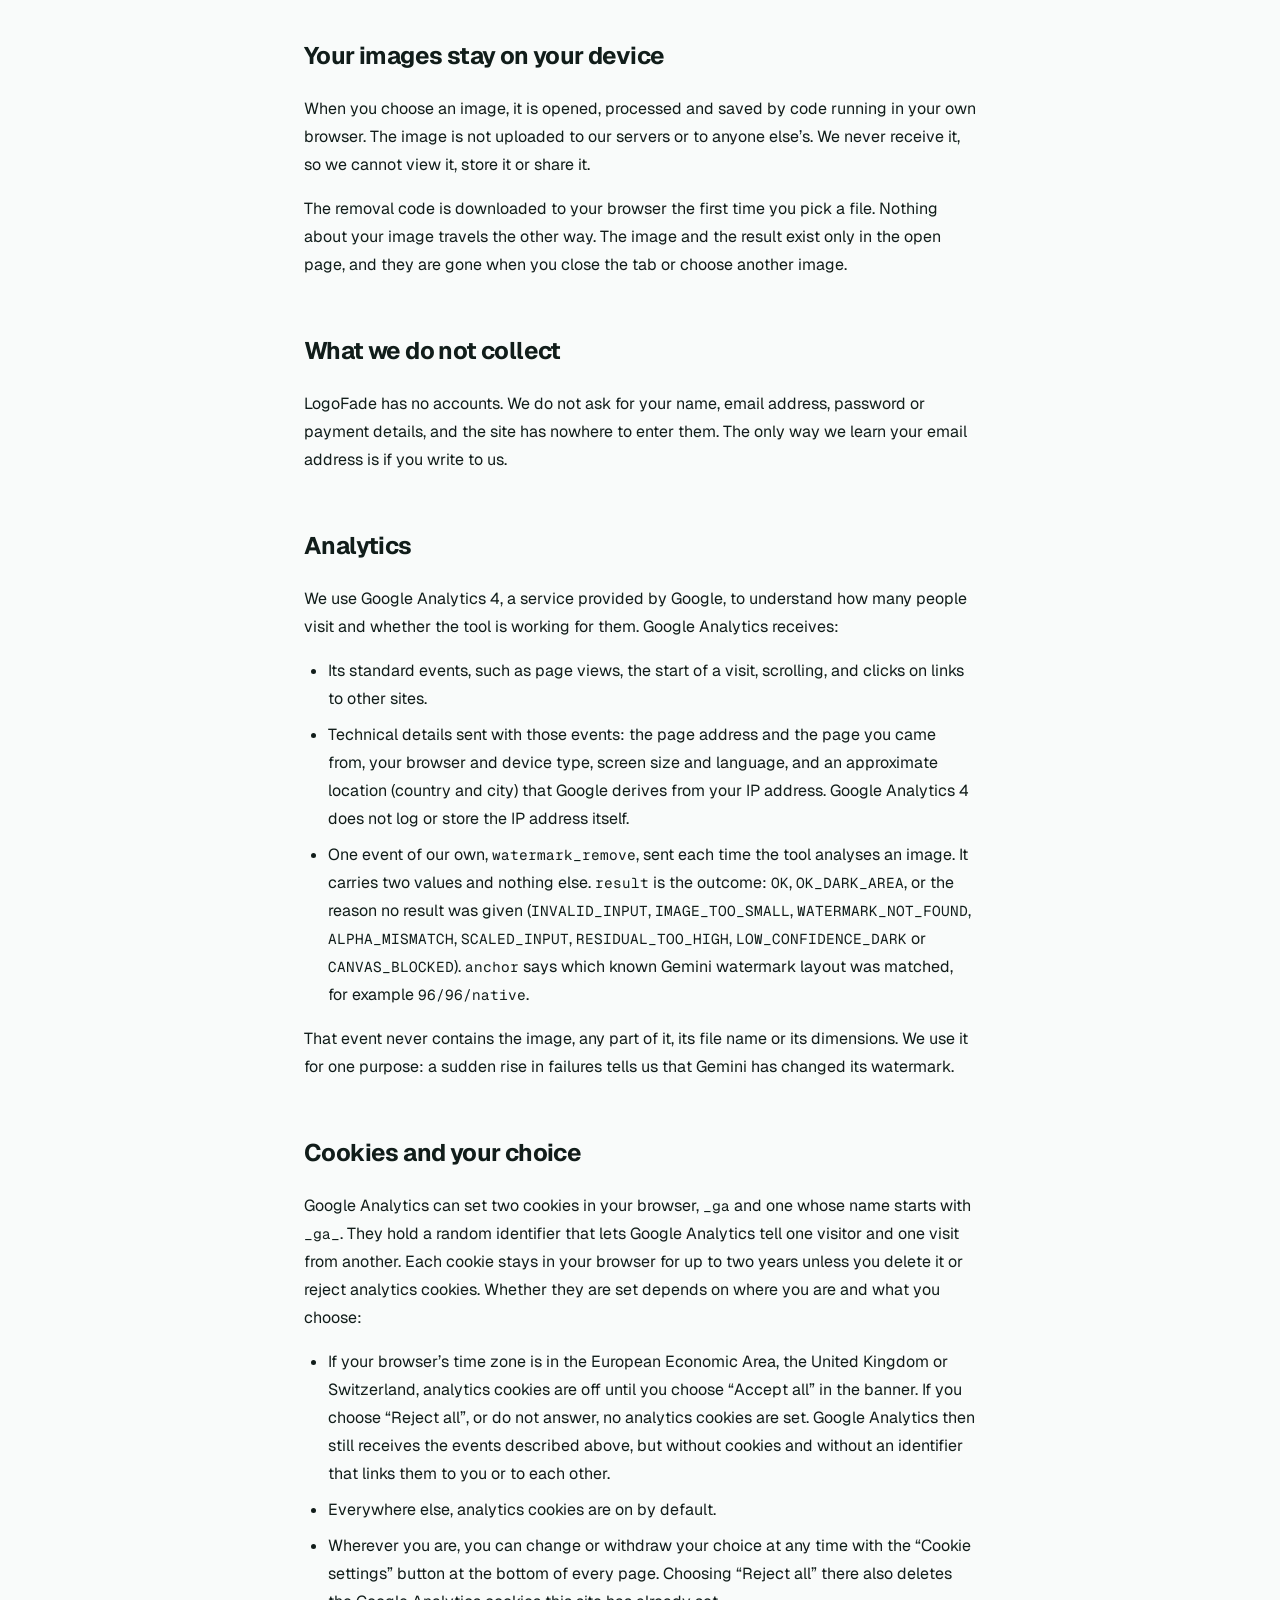
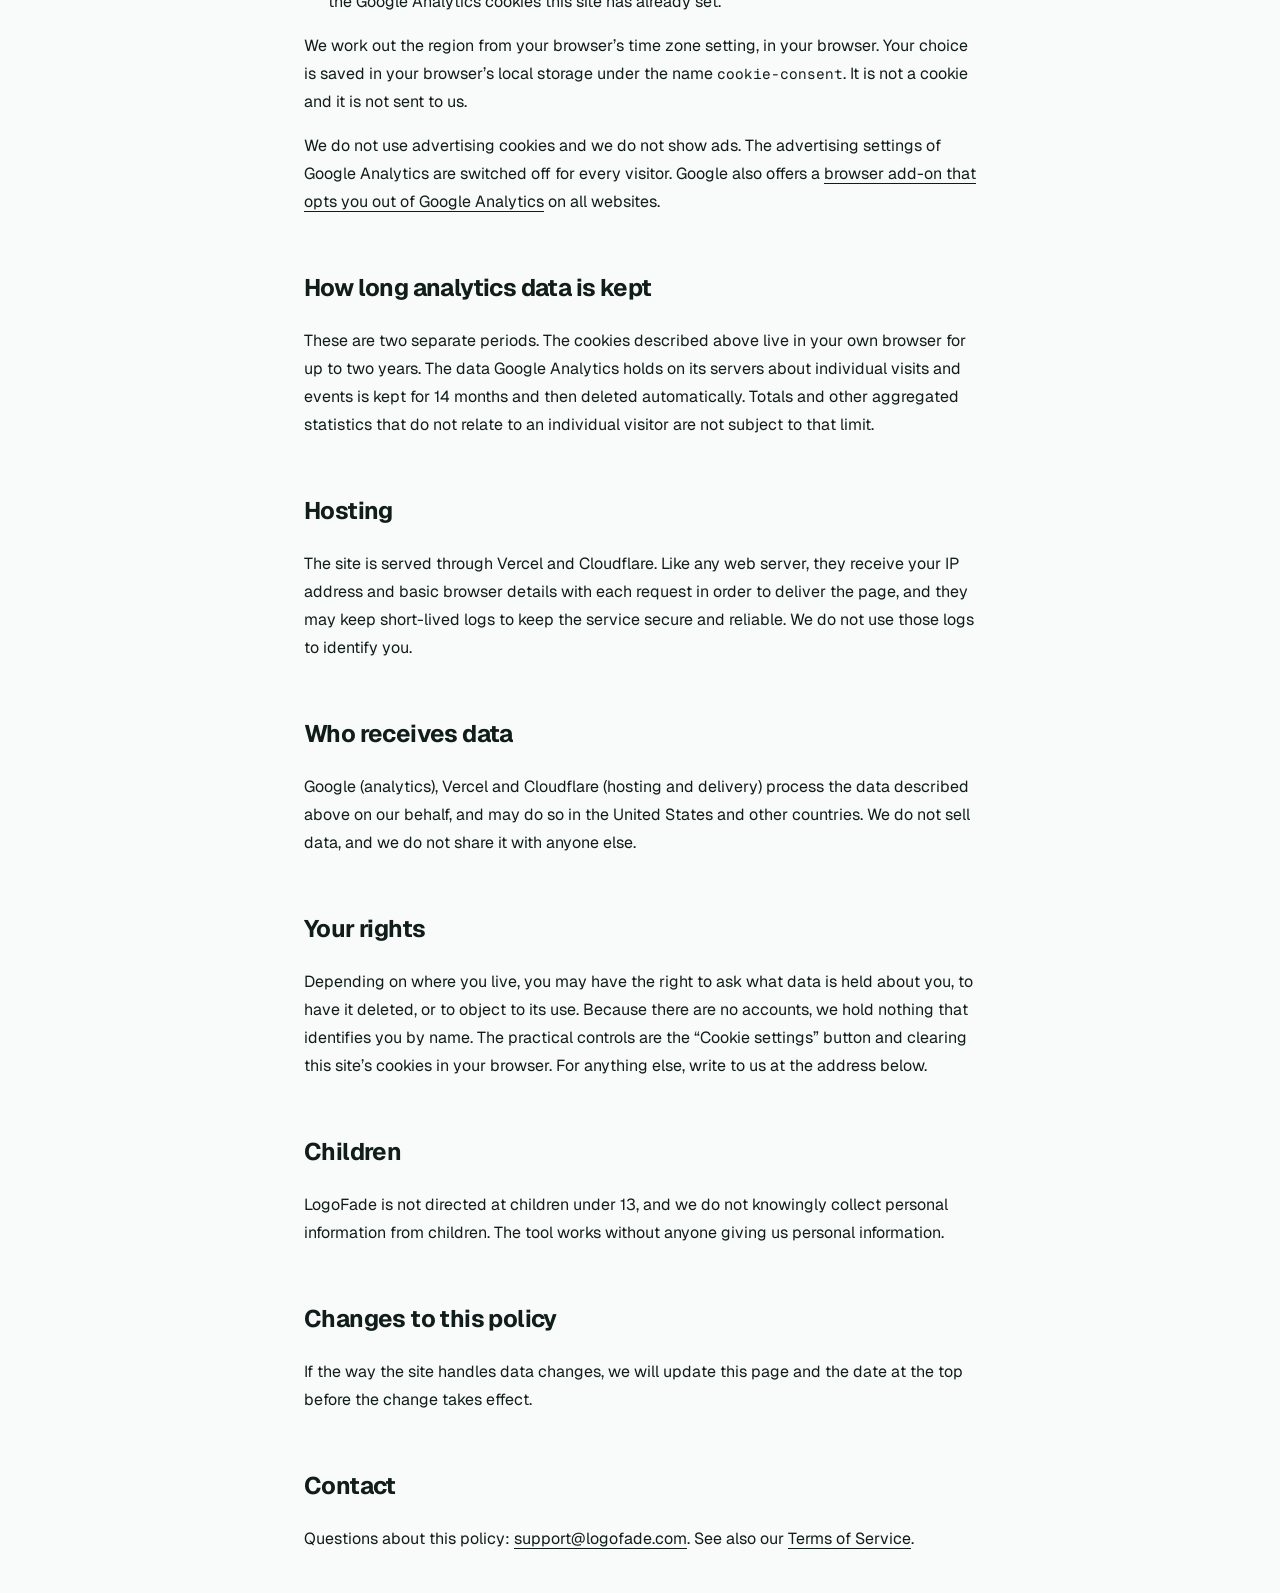
==== design/privacy/body-sections/preview.html @ 0c94300a "Rename section blocks to body-sections; fold approved values into CONTRIBUTING.md and specs; rewrite" ====
<!doctype html>
<html lang="en">
<head>
<meta charset="UTF-8" />
<meta name="viewport" content="width=device-width, initial-scale=1.0" />
<title>/privacy — 正文流预览（LogoFade）</title>
<link rel="preconnect" href="https://fonts.googleapis.com" />
<link rel="preconnect" href="https://fonts.gstatic.com" crossorigin />
<link href="https://fonts.googleapis.com/css2?family=Geist:wght@400;500;600;700&family=Geist+Mono:wght@400;500&display=swap" rel="stylesheet" />
<style>
  :root{ --background:#f9fbfa; --foreground:#111d1a; --muted:#576b66; }
  body{ background:var(--background); color:var(--foreground);
        font-family:"Geist",ui-sans-serif,system-ui,sans-serif;
        -webkit-font-smoothing:antialiased; margin:0; }
  .wrap{ max-width:672px; margin:0 auto; padding:40px 16px; }
  section{ margin-top:56px; }
  section:first-child{ margin-top:0; }
  h2{ font-size:1.5rem; font-weight:700; letter-spacing:-0.025em; margin:0; }
  .body{ margin-top:24px; }
  .body > * + *{ margin-top:16px; }
  p{ line-height:1.75; margin:0; }
  /* 以下三行对应 spec「待我确认」中的现网值，仅用于预览效果 */
  a{ text-decoration:underline; text-underline-offset:4px; color:inherit; }
  ul{ list-style:disc; padding-left:24px; margin:0; }
  li{ margin-top:8px; line-height:1.75; }
  code{ font-family:"Geist Mono",ui-monospace,monospace; font-size:0.9em; }
</style>
</head>
<body>
  <main class="wrap">

    <section>
      <h2>Your images stay on your device</h2>
      <div class="body">
        <p>When you choose an image, it is opened, processed and saved by code running in your own browser. The image is not uploaded to our servers or to anyone else&rsquo;s. We never receive it, so we cannot view it, store it or share it.</p>
        <p>The removal code is downloaded to your browser the first time you pick a file. Nothing about your image travels the other way. The image and the result exist only in the open page, and they are gone when you close the tab or choose another image.</p>
      </div>
    </section>

    <section>
      <h2>What we do not collect</h2>
      <div class="body">
        <p>LogoFade has no accounts. We do not ask for your name, email address, password or payment details, and the site has nowhere to enter them. The only way we learn your email address is if you write to us.</p>
      </div>
    </section>

    <section>
      <h2>Analytics</h2>
      <div class="body">
        <p>We use Google Analytics 4, a service provided by Google, to understand how many people visit and whether the tool is working for them. Google Analytics receives:</p>
        <ul>
          <li>Its standard events, such as page views, the start of a visit, scrolling, and clicks on links to other sites.</li>
          <li>Technical details sent with those events: the page address and the page you came from, your browser and device type, screen size and language, and an approximate location (country and city) that Google derives from your IP address. Google Analytics 4 does not log or store the IP address itself.</li>
          <li>One event of our own, <code>watermark_remove</code>, sent each time the tool analyses an image. It carries two values and nothing else. <code>result</code> is the outcome: <code>OK</code>, <code>OK_DARK_AREA</code>, or the reason no result was given (<code>INVALID_INPUT</code>, <code>IMAGE_TOO_SMALL</code>, <code>WATERMARK_NOT_FOUND</code>, <code>ALPHA_MISMATCH</code>, <code>SCALED_INPUT</code>, <code>RESIDUAL_TOO_HIGH</code>, <code>LOW_CONFIDENCE_DARK</code> or <code>CANVAS_BLOCKED</code>). <code>anchor</code> says which known Gemini watermark layout was matched, for example <code>96/96/native</code>.</li>
        </ul>
        <p>That event never contains the image, any part of it, its file name or its dimensions. We use it for one purpose: a sudden rise in failures tells us that Gemini has changed its watermark.</p>
      </div>
    </section>

    <section>
      <h2>Cookies and your choice</h2>
      <div class="body">
        <p>Google Analytics can set two cookies in your browser, <code>_ga</code> and one whose name starts with <code>_ga_</code>. They hold a random identifier that lets Google Analytics tell one visitor and one visit from another. Each cookie stays in your browser for up to two years unless you delete it or reject analytics cookies. Whether they are set depends on where you are and what you choose:</p>
        <ul>
          <li>If your browser&rsquo;s time zone is in the European Economic Area, the United Kingdom or Switzerland, analytics cookies are off until you choose &ldquo;Accept all&rdquo; in the banner. If you choose &ldquo;Reject all&rdquo;, or do not answer, no analytics cookies are set. Google Analytics then still receives the events described above, but without cookies and without an identifier that links them to you or to each other.</li>
          <li>Everywhere else, analytics cookies are on by default.</li>
          <li>Wherever you are, you can change or withdraw your choice at any time with the &ldquo;Cookie settings&rdquo; button at the bottom of every page. Choosing &ldquo;Reject all&rdquo; there also deletes the Google Analytics cookies this site has already set.</li>
        </ul>
        <p>We work out the region from your browser&rsquo;s time zone setting, in your browser. Your choice is saved in your browser&rsquo;s local storage under the name <code>cookie-consent</code>. It is not a cookie and it is not sent to us.</p>
        <p>We do not use advertising cookies and we do not show ads. The advertising settings of Google Analytics are switched off for every visitor. Google also offers a <a href="https://tools.google.com/dlpage/gaoptout">browser add-on that opts you out of Google Analytics</a> on all websites.</p>
      </div>
    </section>

    <section>
      <h2>How long analytics data is kept</h2>
      <div class="body">
        <p>These are two separate periods. The cookies described above live in your own browser for up to two years. The data Google Analytics holds on its servers about individual visits and events is kept for 14 months and then deleted automatically. Totals and other aggregated statistics that do not relate to an individual visitor are not subject to that limit.</p>
      </div>
    </section>

    <section>
      <h2>Hosting</h2>
      <div class="body">
        <p>The site is served through Vercel and Cloudflare. Like any web server, they receive your IP address and basic browser details with each request in order to deliver the page, and they may keep short-lived logs to keep the service secure and reliable. We do not use those logs to identify you.</p>
      </div>
    </section>

    <section>
      <h2>Who receives data</h2>
      <div class="body">
        <p>Google (analytics), Vercel and Cloudflare (hosting and delivery) process the data described above on our behalf, and may do so in the United States and other countries. We do not sell data, and we do not share it with anyone else.</p>
      </div>
    </section>

    <section>
      <h2>Your rights</h2>
      <div class="body">
        <p>Depending on where you live, you may have the right to ask what data is held about you, to have it deleted, or to object to its use. Because there are no accounts, we hold nothing that identifies you by name. The practical controls are the &ldquo;Cookie settings&rdquo; button and clearing this site&rsquo;s cookies in your browser. For anything else, write to us at the address below.</p>
      </div>
    </section>

    <section>
      <h2>Children</h2>
      <div class="body">
        <p>LogoFade is not directed at children under 13, and we do not knowingly collect personal information from children. The tool works without anyone giving us personal information.</p>
      </div>
    </section>

    <section>
      <h2>Changes to this policy</h2>
      <div class="body">
        <p>If the way the site handles data changes, we will update this page and the date at the top before the change takes effect.</p>
      </div>
    </section>

    <section>
      <h2>Contact</h2>
      <div class="body">
        <p>Questions about this policy: <a href="mailto:support@logofade.com">support@logofade.com</a>. See also our <a href="/terms">Terms of Service</a>.</p>
      </div>
    </section>

  </main>
</body>
</html>
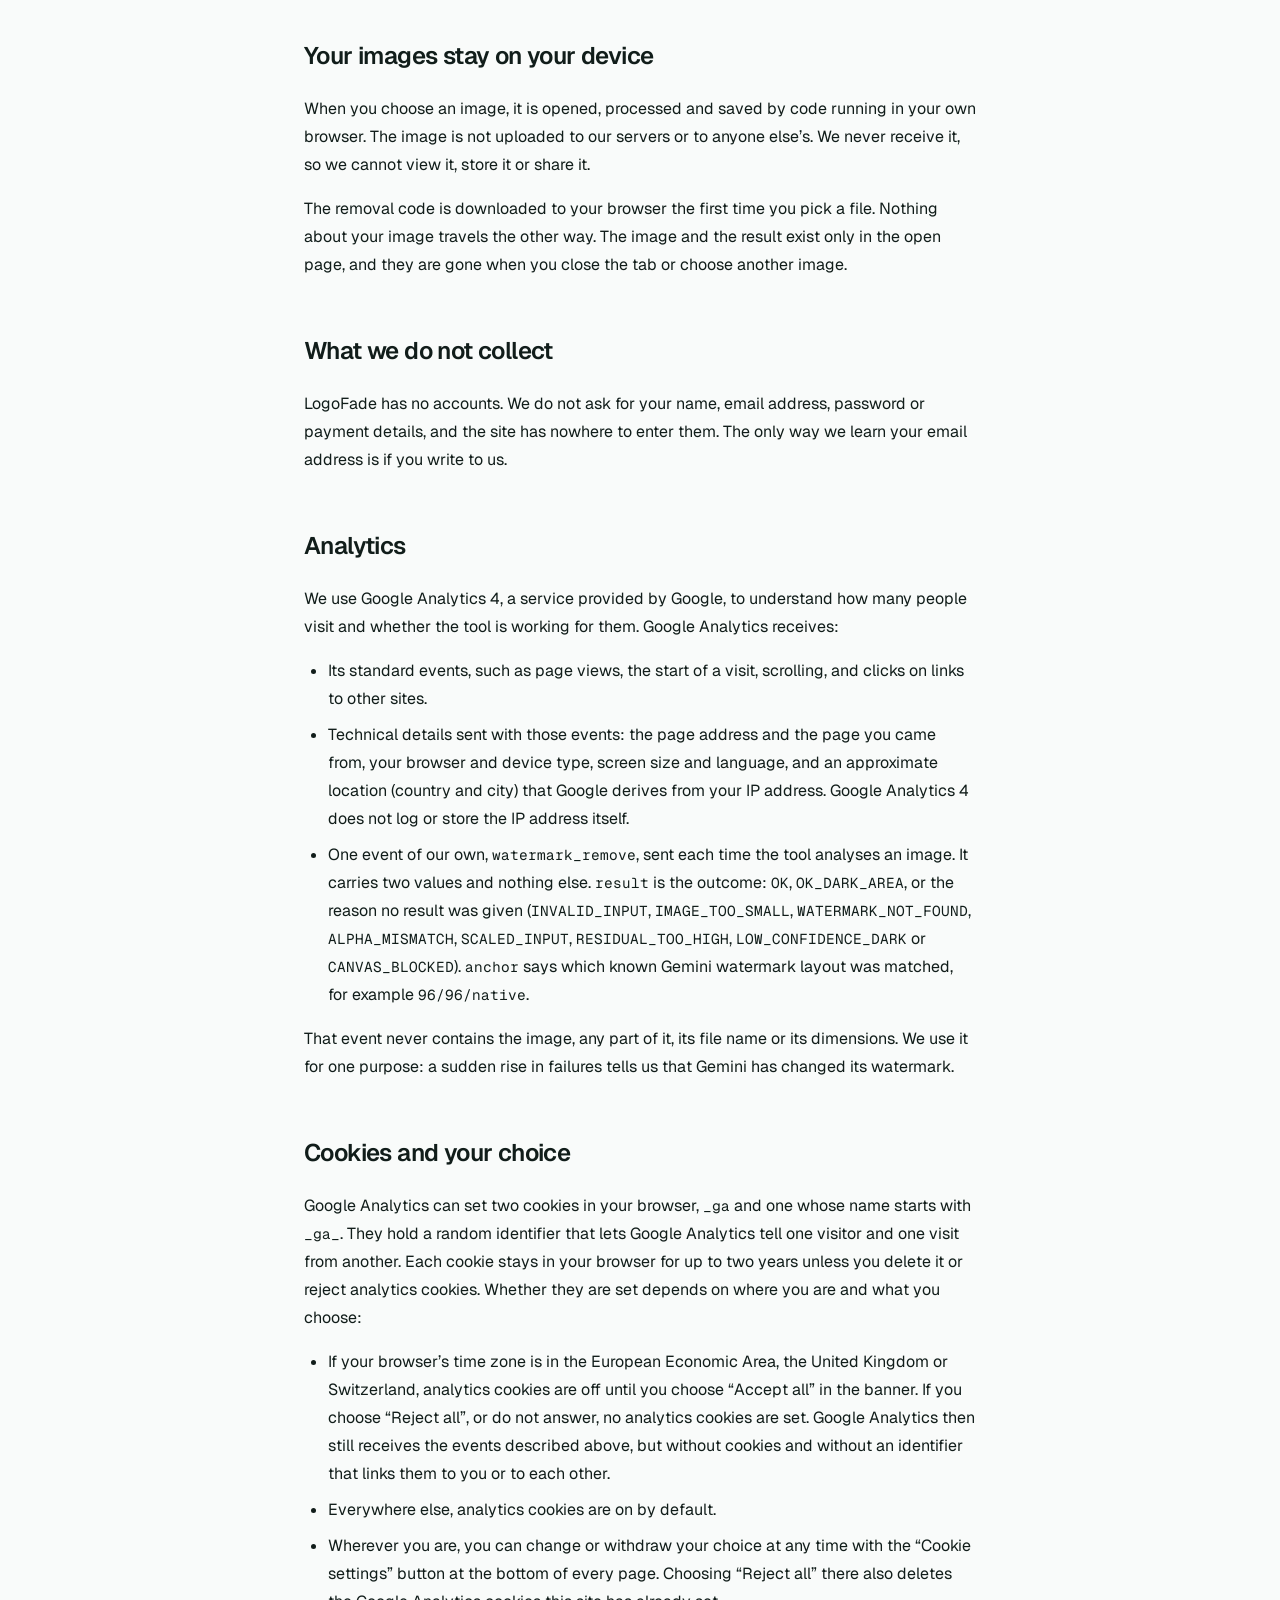
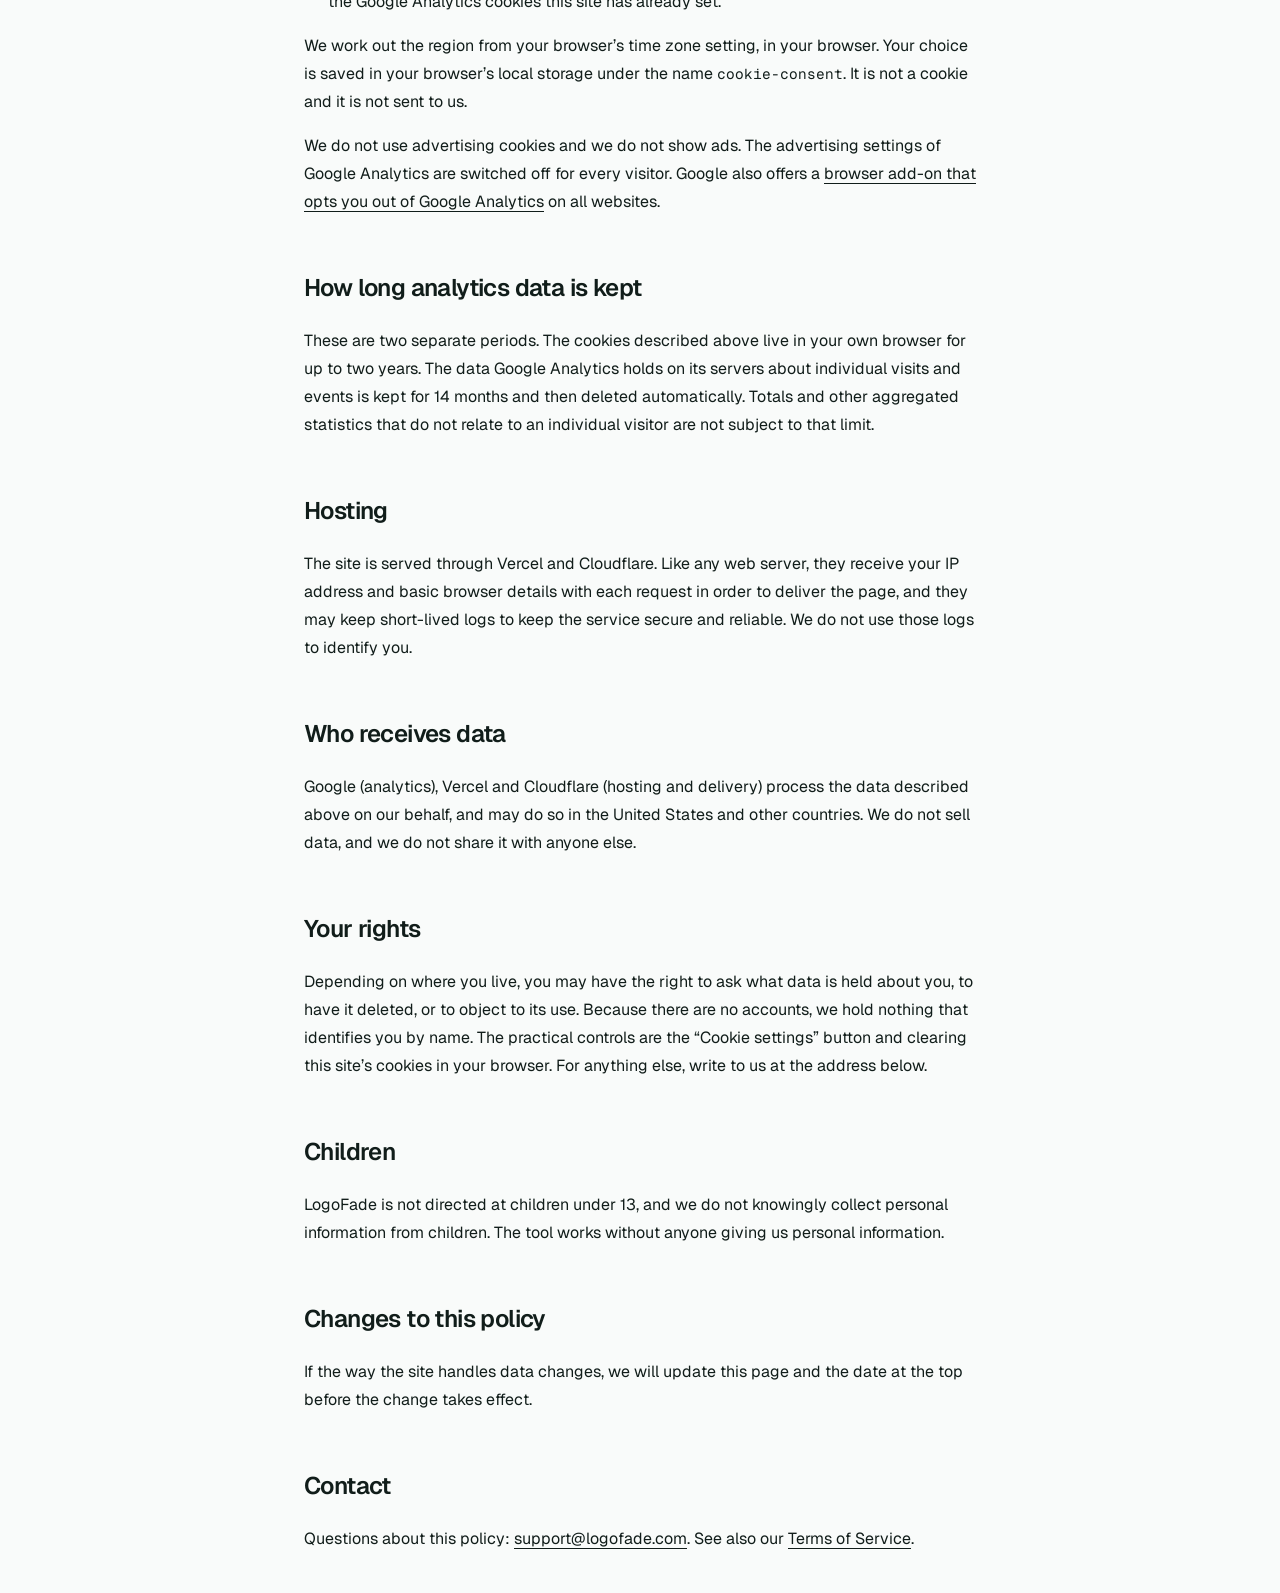
==== commit 9b8ab8b4: "Sync CONTRIBUTING.md to final values (H1/H2 weights, buttons, registrations, spacing, pricing); upda" ====
--- a/design/privacy/body-sections/preview.html
+++ b/design/privacy/body-sections/preview.html
@@ -15,7 +15,7 @@
   .wrap{ max-width:672px; margin:0 auto; padding:40px 16px; }
   section{ margin-top:56px; }
   section:first-child{ margin-top:0; }
-  h2{ font-size:1.5rem; font-weight:700; letter-spacing:-0.025em; margin:0; }
+  h2{ font-size:1.5rem; font-weight:600; letter-spacing:-0.025em; margin:0; }
   .body{ margin-top:24px; }
   .body > * + *{ margin-top:16px; }
   p{ line-height:1.75; margin:0; }
